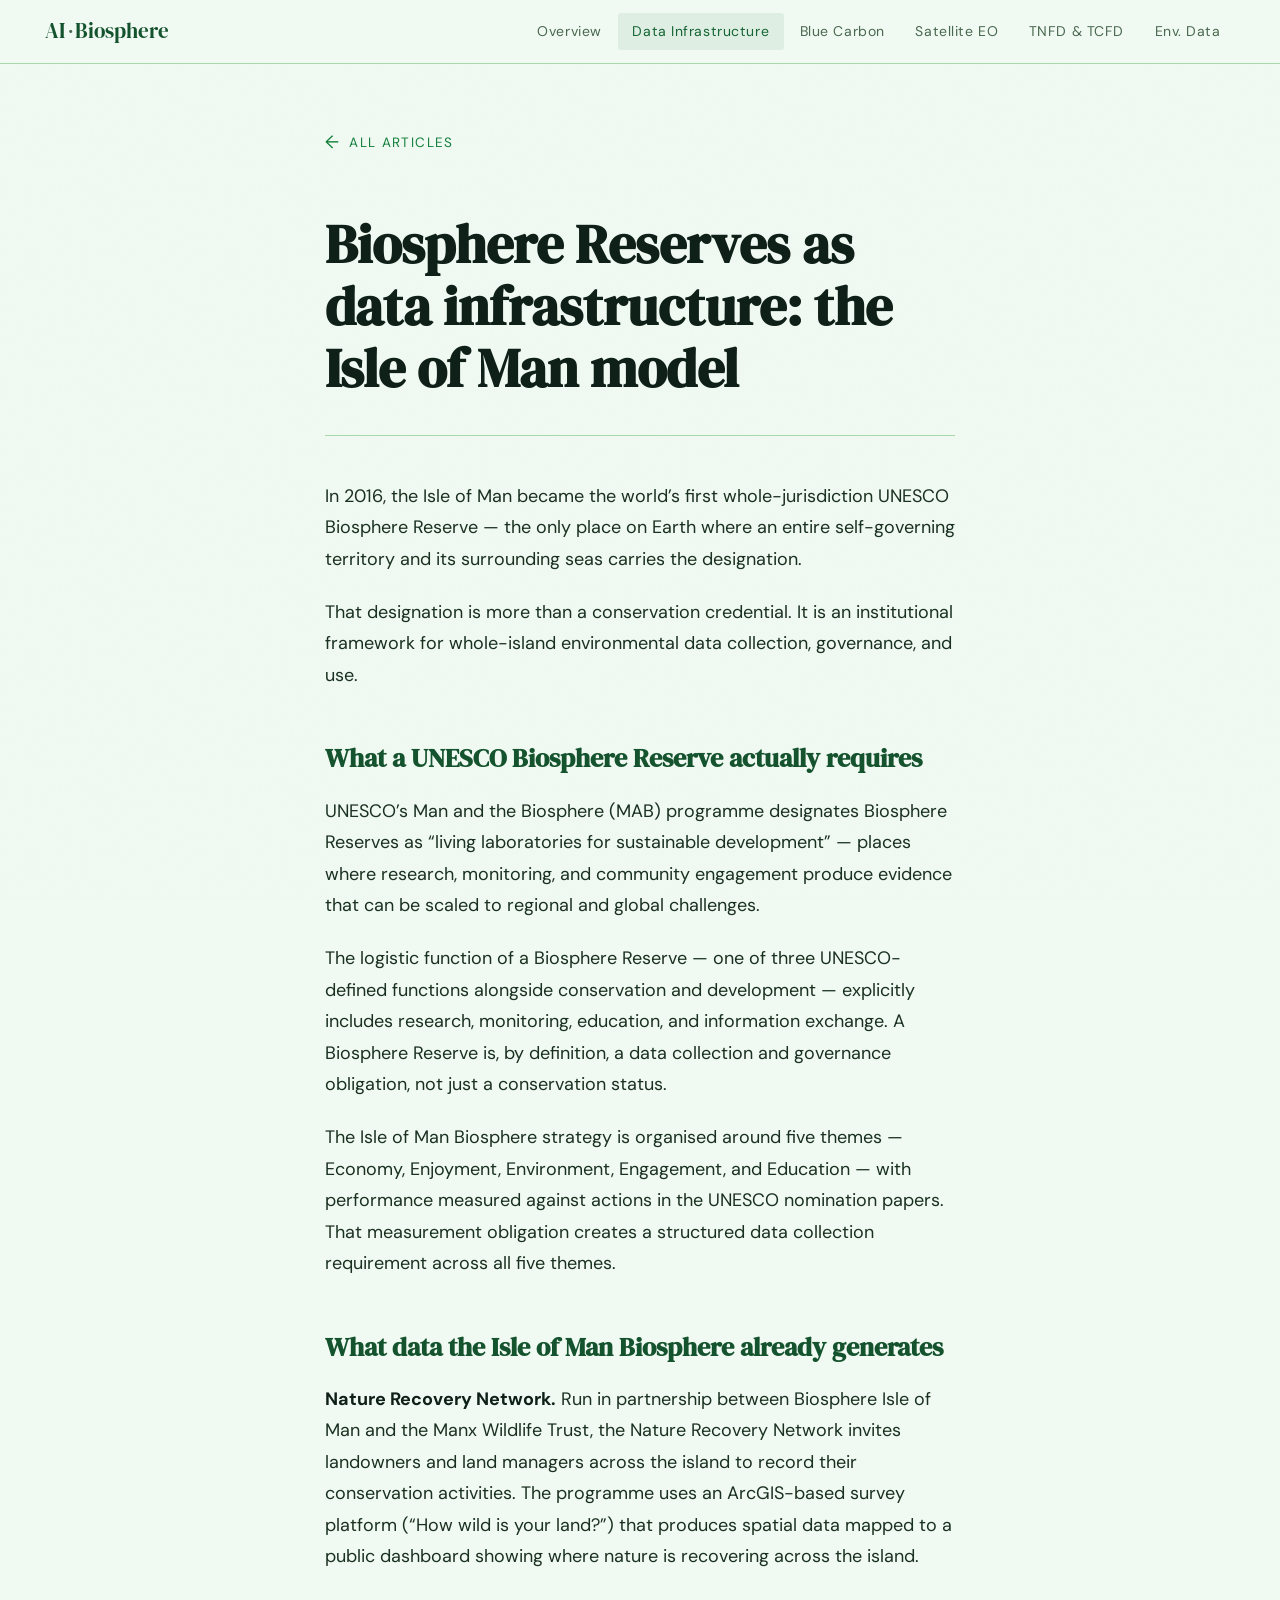
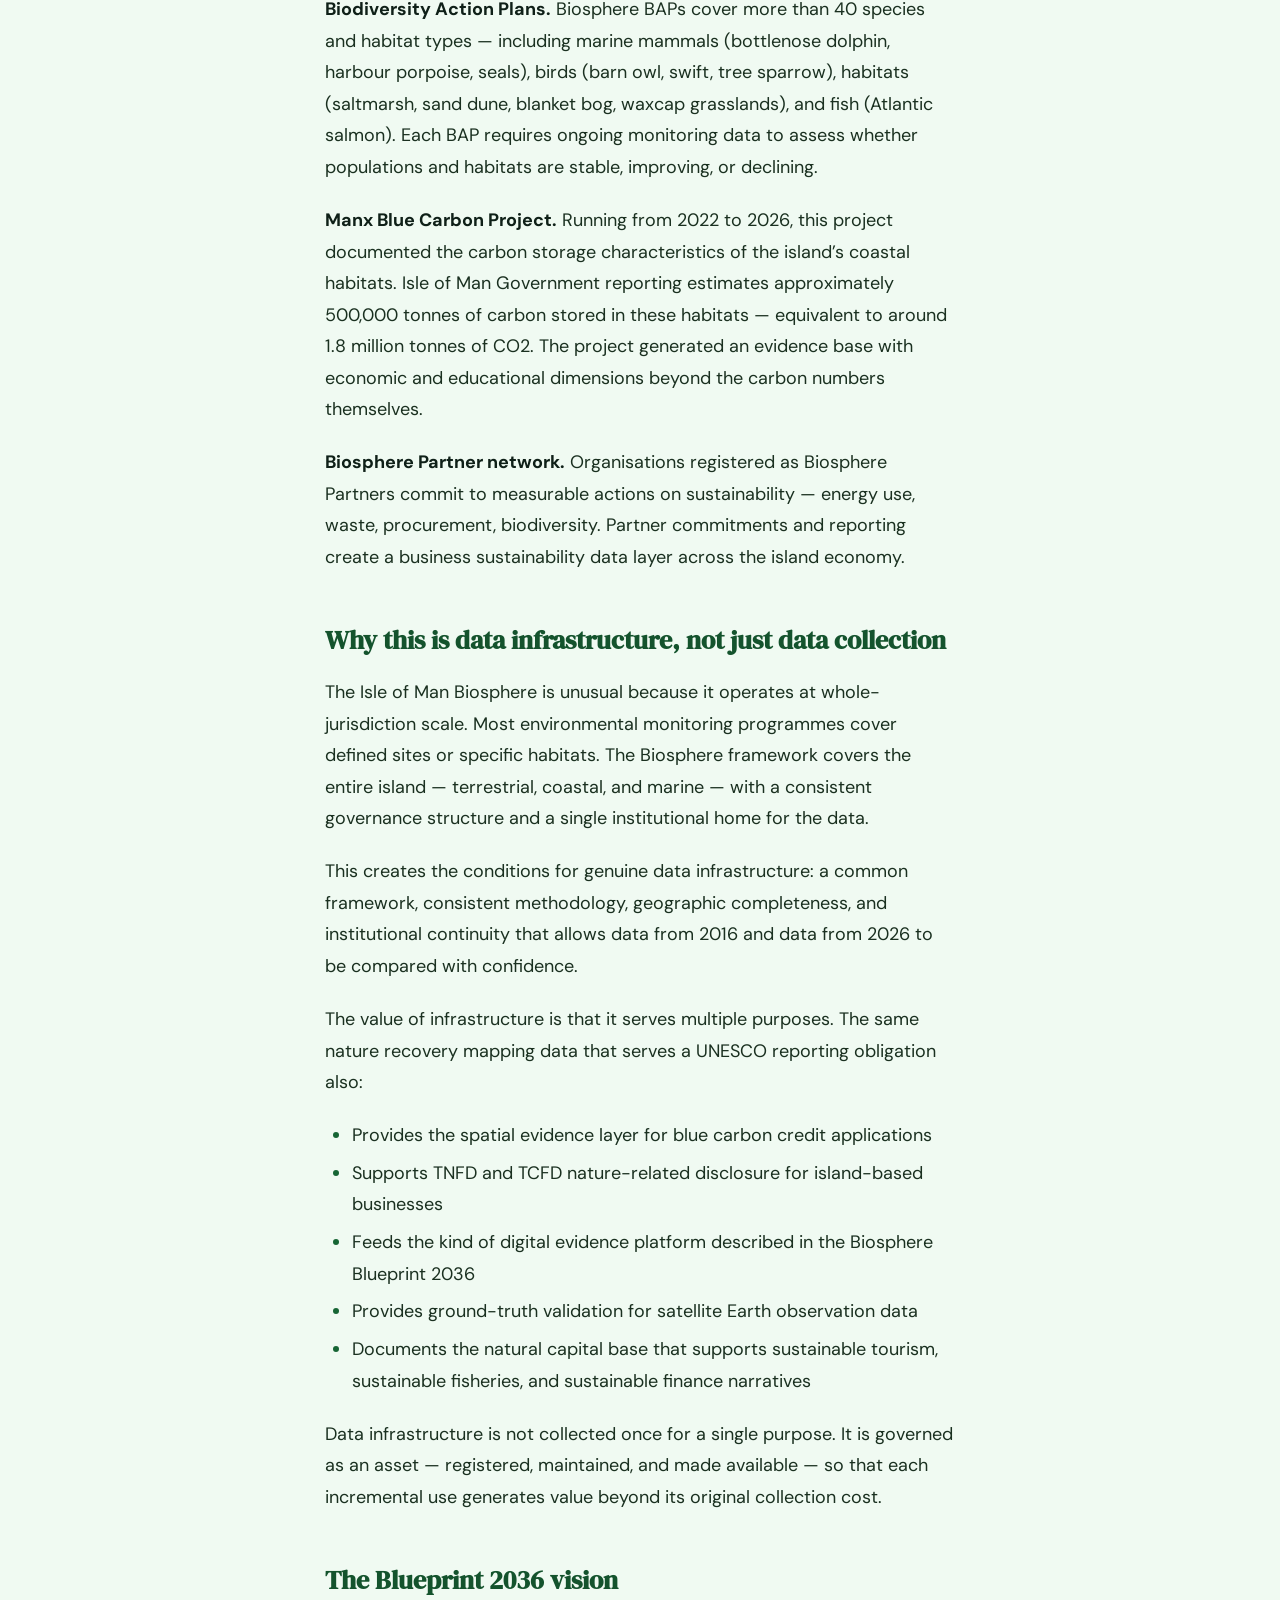
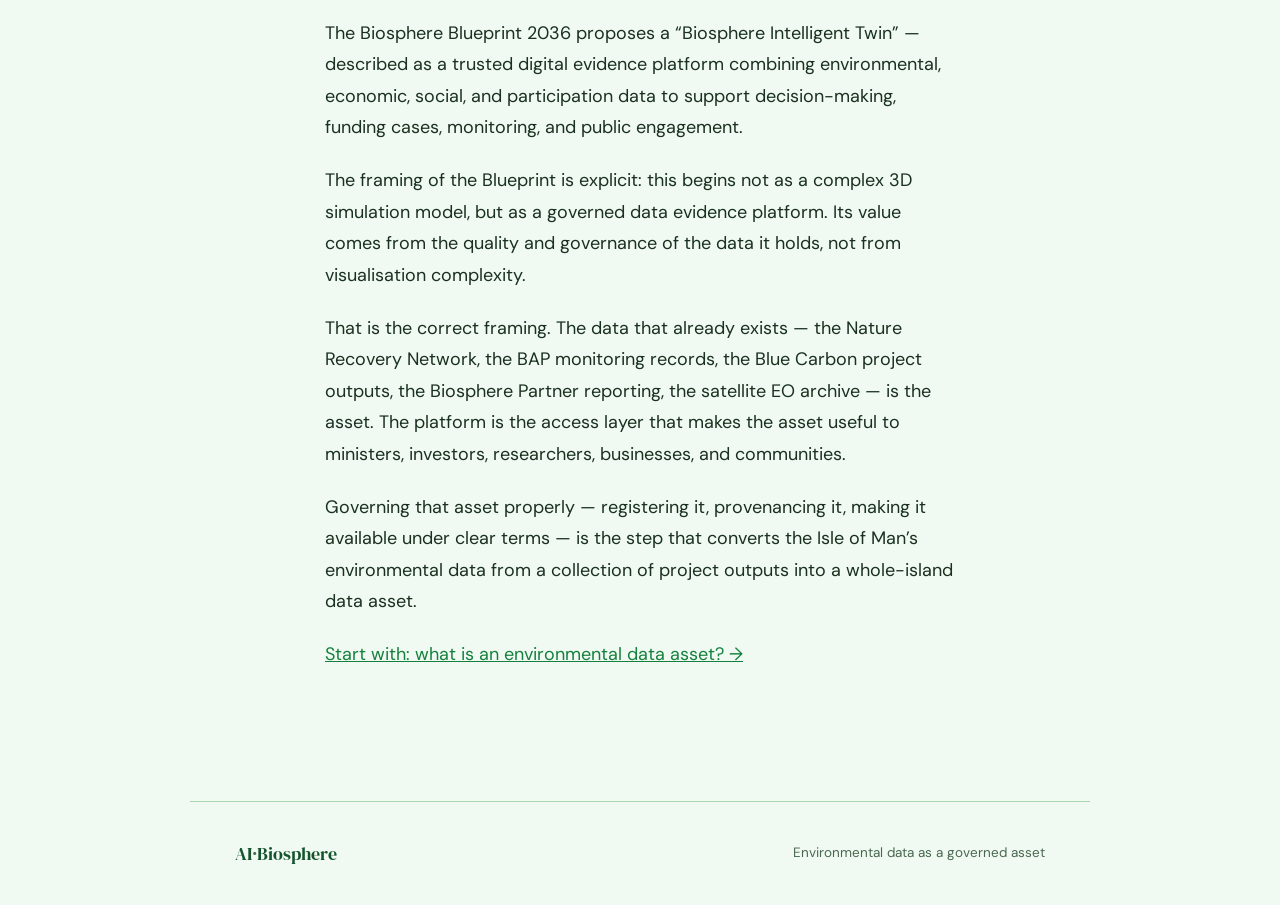
==== posts/biosphere-as-data-infrastructure.html @ d426689c "feat: add HTML site with light/dark mode and WCAG AA accessibility - Dark forest/bioluminescent defa" ====
<!DOCTYPE html>
<html lang="en">
<head>
<meta charset="UTF-8">
<meta name="viewport" content="width=device-width, initial-scale=1.0">
<meta name="color-scheme" content="dark light">
<title>Biosphere Reserves as data infrastructure: the Isle of Man model — AI Biosphere</title>
<meta name="description" content="The world's first whole-jurisdiction UNESCO Biosphere Reserve is also a natural platform for whole-island environmental data governance. Here is what that means in practice.">
<link rel="preconnect" href="https://fonts.googleapis.com">
<link rel="preconnect" href="https://fonts.gstatic.com" crossorigin>
<link href="https://fonts.googleapis.com/css2?family=DM+Serif+Display:ital@0;1&family=DM+Sans:wght@300;400;500&display=swap" rel="stylesheet">
<link rel="stylesheet" href="../style.css">
</head>
<body>
<a class="skip-link" href="#main-content">Skip to content</a>
<header class="site-header">
  <a href="../index.html" class="site-logo" aria-label="AI Biosphere home">AI<em>&middot;</em>Biosphere</a>
  <nav class="site-nav" aria-label="Site navigation"><a href="../index.html">Overview</a>
<a href="../posts/biosphere-as-data-infrastructure.html" class="active">Data Infrastructure</a>
<a href="../posts/blue-carbon-data.html" class="">Blue Carbon</a>
<a href="../posts/satellite-eo-as-data-asset.html" class="">Satellite EO</a>
<a href="../posts/tnfd-tcfd-data-requirements.html" class="">TNFD & TCFD</a>
<a href="../posts/what-is-an-environmental-data-asset.html" class="">Env. Data</a></nav>
</header>
<main id="main-content">
<div class="article-wrap">
  <a class="article-back" href="../index.html">All articles</a>
  <h1>Biosphere Reserves as data infrastructure: the Isle of Man model</h1>
  <p>In 2016, the Isle of Man became the world’s first whole-jurisdiction
UNESCO Biosphere Reserve — the only place on Earth where an entire
self-governing territory and its surrounding seas carries the
designation.</p>
<p>That designation is more than a conservation credential. It is an
institutional framework for whole-island environmental data collection,
governance, and use.</p>
<h2 id="what-a-unesco-biosphere-reserve-actually-requires">What a UNESCO
Biosphere Reserve actually requires</h2>
<p>UNESCO’s Man and the Biosphere (MAB) programme designates Biosphere
Reserves as “living laboratories for sustainable development” — places
where research, monitoring, and community engagement produce evidence
that can be scaled to regional and global challenges.</p>
<p>The logistic function of a Biosphere Reserve — one of three
UNESCO-defined functions alongside conservation and development —
explicitly includes research, monitoring, education, and information
exchange. A Biosphere Reserve is, by definition, a data collection and
governance obligation, not just a conservation status.</p>
<p>The Isle of Man Biosphere strategy is organised around five themes —
Economy, Enjoyment, Environment, Engagement, and Education — with
performance measured against actions in the UNESCO nomination papers.
That measurement obligation creates a structured data collection
requirement across all five themes.</p>
<h2 id="what-data-the-isle-of-man-biosphere-already-generates">What data
the Isle of Man Biosphere already generates</h2>
<p><strong>Nature Recovery Network.</strong> Run in partnership between
Biosphere Isle of Man and the Manx Wildlife Trust, the Nature Recovery
Network invites landowners and land managers across the island to record
their conservation activities. The programme uses an ArcGIS-based survey
platform (“How wild is your land?”) that produces spatial data mapped to
a public dashboard showing where nature is recovering across the
island.</p>
<p><strong>Biodiversity Action Plans.</strong> Biosphere BAPs cover more
than 40 species and habitat types — including marine mammals (bottlenose
dolphin, harbour porpoise, seals), birds (barn owl, swift, tree
sparrow), habitats (saltmarsh, sand dune, blanket bog, waxcap
grasslands), and fish (Atlantic salmon). Each BAP requires ongoing
monitoring data to assess whether populations and habitats are stable,
improving, or declining.</p>
<p><strong>Manx Blue Carbon Project.</strong> Running from 2022 to 2026,
this project documented the carbon storage characteristics of the
island’s coastal habitats. Isle of Man Government reporting estimates
approximately 500,000 tonnes of carbon stored in these habitats —
equivalent to around 1.8 million tonnes of CO2. The project generated an
evidence base with economic and educational dimensions beyond the carbon
numbers themselves.</p>
<p><strong>Biosphere Partner network.</strong> Organisations registered
as Biosphere Partners commit to measurable actions on sustainability —
energy use, waste, procurement, biodiversity. Partner commitments and
reporting create a business sustainability data layer across the island
economy.</p>
<h2 id="why-this-is-data-infrastructure-not-just-data-collection">Why
this is data infrastructure, not just data collection</h2>
<p>The Isle of Man Biosphere is unusual because it operates at
whole-jurisdiction scale. Most environmental monitoring programmes cover
defined sites or specific habitats. The Biosphere framework covers the
entire island — terrestrial, coastal, and marine — with a consistent
governance structure and a single institutional home for the data.</p>
<p>This creates the conditions for genuine data infrastructure: a common
framework, consistent methodology, geographic completeness, and
institutional continuity that allows data from 2016 and data from 2026
to be compared with confidence.</p>
<p>The value of infrastructure is that it serves multiple purposes. The
same nature recovery mapping data that serves a UNESCO reporting
obligation also:</p>
<ul>
<li>Provides the spatial evidence layer for blue carbon credit
applications</li>
<li>Supports TNFD and TCFD nature-related disclosure for island-based
businesses</li>
<li>Feeds the kind of digital evidence platform described in the
Biosphere Blueprint 2036</li>
<li>Provides ground-truth validation for satellite Earth observation
data</li>
<li>Documents the natural capital base that supports sustainable
tourism, sustainable fisheries, and sustainable finance narratives</li>
</ul>
<p>Data infrastructure is not collected once for a single purpose. It is
governed as an asset — registered, maintained, and made available — so
that each incremental use generates value beyond its original collection
cost.</p>
<h2 id="the-blueprint-2036-vision">The Blueprint 2036 vision</h2>
<p>The Biosphere Blueprint 2036 proposes a “Biosphere Intelligent Twin”
— described as a trusted digital evidence platform combining
environmental, economic, social, and participation data to support
decision-making, funding cases, monitoring, and public engagement.</p>
<p>The framing of the Blueprint is explicit: this begins not as a
complex 3D simulation model, but as a governed data evidence platform.
Its value comes from the quality and governance of the data it holds,
not from visualisation complexity.</p>
<p>That is the correct framing. The data that already exists — the
Nature Recovery Network, the BAP monitoring records, the Blue Carbon
project outputs, the Biosphere Partner reporting, the satellite EO
archive — is the asset. The platform is the access layer that makes the
asset useful to ministers, investors, researchers, businesses, and
communities.</p>
<p>Governing that asset properly — registering it, provenancing it,
making it available under clear terms — is the step that converts the
Isle of Man’s environmental data from a collection of project outputs
into a whole-island data asset.</p>
<p><a href="what-is-an-environmental-data-asset.md">Start with: what is
an environmental data asset? →</a></p>
</div></main>
<footer>
  <span class="footer-brand">AI<em>&middot;</em>Biosphere</span>
  <span>Environmental data as a governed asset</span>
</footer>
</body>
</html>
---- style.css ----
/* ── dark (default) ── */
:root {
  color-scheme: dark light;
  --bg: #060e09;
  --surface: #0a1a0f;
  --surface2: #0f2316;
  --border: #1a3020;
  --border2: #244530;
  --text: #c8dcc8;
  --muted: #6a8c6a;
  --green: #4ade80;
  --green2: #22c55e;
  --green3: #86efac;
  --heading: #e8f5e8;
  --accent: #4ade80;
  --header-bg: rgba(6,14,9,0.94);
  --stripe: rgba(74,222,128,0.04);
  --focus-ring: #4ade80;
  --pulse-shadow: 0 0 10px #4ade80, 0 0 20px rgba(74,222,128,0.4);
}

/* ── light mode overrides ── */
@media (prefers-color-scheme: light) {
  :root {
    --bg: #f0faf2;
    --surface: #ffffff;
    --surface2: #e8f5ea;
    --border: #c8e8cc;
    --border2: #a8d8ac;
    --text: #1a3020;
    --muted: #4a6850;
    --green: #166534;
    --green2: #15803d;
    --green3: #14532d;
    --heading: #0f2018;
    --accent: #166534;
    --header-bg: rgba(240,250,242,0.96);
    --stripe: rgba(22,101,52,0.04);
    --focus-ring: #166534;
    --pulse-shadow: 0 0 8px #166534, 0 0 16px rgba(22,101,52,0.3);
  }
  body::before { opacity: 0.04; }
}

*, *::before, *::after { box-sizing: border-box; margin: 0; padding: 0; }
html { font-size: 18px; scroll-behavior: smooth; }
body {
  background: var(--bg);
  color: var(--text);
  font-family: 'DM Sans', sans-serif;
  line-height: 1.75;
  -webkit-font-smoothing: antialiased;
}

/* ── noise texture overlay ── */
body::before {
  content: '';
  position: fixed; inset: 0; z-index: 0; pointer-events: none;
  opacity: 0.025;
  background-image: url("data:image/svg+xml,%3Csvg viewBox='0 0 256 256' xmlns='http://www.w3.org/2000/svg'%3E%3Cfilter id='noise'%3E%3CfeTurbulence type='fractalNoise' baseFrequency='0.9' numOctaves='4' stitchTiles='stitch'/%3E%3C/filter%3E%3Crect width='100%25' height='100%25' filter='url(%23noise)'/%3E%3C/svg%3E");
  background-repeat: repeat;
  background-size: 200px;
}
.site-header, main, footer { position: relative; z-index: 1; }

/* ── skip link ── */
.skip-link {
  position: absolute; top: -100%; left: 0;
  background: var(--green); color: var(--bg);
  padding: 0.5rem 1.25rem; font-size: 0.875rem; font-weight: 600;
  z-index: 9999; text-decoration: none; letter-spacing: 0.02em;
}
.skip-link:focus { top: 0; outline: none; }

/* ── focus visible ── */
*:focus-visible {
  outline: 2px solid var(--focus-ring);
  outline-offset: 3px;
  border-radius: 2px;
}
*:focus:not(:focus-visible) { outline: none; }

/* ── header ── */
.site-header {
  padding: 0 2.5rem;
  height: 64px;
  display: flex; align-items: center; justify-content: space-between;
  border-bottom: 1px solid var(--border2);
  position: sticky; top: 0; z-index: 100;
  background: var(--header-bg);
  backdrop-filter: blur(12px);
}
.site-logo {
  font-family: 'DM Serif Display', serif;
  font-size: 1.15rem; color: var(--green3); text-decoration: none;
  display: flex; align-items: baseline; gap: 0.15rem;
}
.site-logo em { color: var(--muted); font-style: normal; font-size: 0.85em; }

.site-nav { display: flex; gap: 0.1rem; }
.site-nav a {
  color: var(--muted); text-decoration: none;
  font-size: 0.78rem; letter-spacing: 0.04em;
  padding: 0.35rem 0.8rem; border-radius: 3px;
  transition: color 0.2s, background 0.2s;
  white-space: nowrap;
}
.site-nav a:hover, .site-nav a.active {
  color: var(--green);
  background: rgba(74,222,128,0.07);
}
@media (prefers-color-scheme: light) {
  .site-nav a:hover, .site-nav a.active {
    background: rgba(22,101,52,0.08);
  }
}

/* ── hero ── */
.hero {
  padding: 5rem 2.5rem 4rem;
  max-width: 900px; margin: 0 auto;
  border-bottom: 1px solid var(--border2);
}
.hero-eyebrow {
  display: inline-flex; align-items: center; gap: 0.6rem;
  font-size: 0.7rem; letter-spacing: 0.14em; text-transform: uppercase;
  color: var(--green); margin-bottom: 2rem;
}
.hero-eyebrow::before {
  content: '';
  display: block; width: 8px; height: 8px; border-radius: 50%;
  background: var(--green);
  box-shadow: var(--pulse-shadow);
  animation: pulse 2.5s ease-in-out infinite;
}
@keyframes pulse {
  0%, 100% { opacity: 1; transform: scale(1); }
  50% { opacity: 0.6; transform: scale(0.85); }
}
.hero h1 {
  font-family: 'DM Serif Display', serif;
  font-size: clamp(2.2rem, 5.5vw, 4.2rem);
  color: var(--heading); line-height: 1.1;
  margin-bottom: 1.5rem;
}
.hero h1 em { color: var(--green3); font-style: italic; }
.hero-sub { font-size: 1.05rem; color: var(--muted); max-width: 560px; }
.hero-stat {
  margin-top: 3rem;
  display: grid; grid-template-columns: repeat(3, 1fr); gap: 1px;
  background: var(--border2);
  border: 1px solid var(--border2); max-width: 540px;
}
.stat-block {
  background: var(--surface); padding: 1rem 1.25rem;
}
.stat-num {
  font-family: 'DM Serif Display', serif;
  font-size: 1.5rem; color: var(--green); line-height: 1;
  margin-bottom: 0.3rem;
}
.stat-label { font-size: 0.68rem; letter-spacing: 0.1em; text-transform: uppercase; color: var(--muted); }

/* ── article grid ── */
.article-grid { max-width: 900px; margin: 3rem auto; padding: 0 2.5rem; }
.grid-header {
  font-size: 0.68rem; letter-spacing: 0.16em; text-transform: uppercase;
  color: var(--green); margin-bottom: 1.5rem;
  padding-bottom: 0.75rem; border-bottom: 1px solid var(--border2);
}
.article-card {
  display: flex; gap: 1.5rem; align-items: flex-start;
  padding: 1.75rem 0; border-bottom: 1px solid var(--border);
  text-decoration: none; transition: padding 0.2s;
}
.article-card:hover { padding-left: 0.5rem; }
.card-icon {
  width: 40px; height: 40px; flex-shrink: 0;
  border: 1px solid var(--border2); border-radius: 6px;
  display: flex; align-items: center; justify-content: center;
  font-size: 1.1rem;
  background: var(--surface);
  transition: border-color 0.2s, background 0.2s;
}
.article-card:hover .card-icon { border-color: var(--green); background: rgba(74,222,128,0.06); }
@media (prefers-color-scheme: light) {
  .article-card:hover .card-icon { background: rgba(22,101,52,0.06); }
}
.card-body {}
.card-title {
  font-family: 'DM Serif Display', serif;
  font-size: 1.05rem; color: var(--heading); margin-bottom: 0.35rem;
  line-height: 1.3;
}
.card-desc { font-size: 0.83rem; color: var(--muted); }

/* ── article page ── */
.article-wrap {
  max-width: 720px; margin: 0 auto; padding: 3.5rem 2.5rem 6rem;
}
.article-back {
  display: inline-flex; align-items: center; gap: 0.5rem;
  font-size: 0.75rem; letter-spacing: 0.1em; text-transform: uppercase;
  color: var(--muted); text-decoration: none; margin-bottom: 3rem;
  transition: color 0.2s;
}
.article-back:hover { color: var(--green); }
.article-back::before { content: '←'; font-size: 1rem; }
.article-wrap h1 {
  font-family: 'DM Serif Display', serif;
  font-size: clamp(1.8rem, 4.5vw, 3rem);
  color: var(--heading); line-height: 1.15;
  margin-bottom: 2.5rem; padding-bottom: 2rem;
  border-bottom: 1px solid var(--border2);
}
.article-wrap h2 {
  font-family: 'DM Serif Display', serif;
  font-size: 1.45rem; color: var(--green3);
  margin: 2.5rem 0 0.75rem;
}
.article-wrap h3 {
  font-size: 0.8rem; letter-spacing: 0.12em; text-transform: uppercase;
  color: var(--green); margin: 2rem 0 0.6rem; font-weight: 600;
}
.article-wrap p { margin-bottom: 1.2rem; }
.article-wrap strong { color: var(--heading); }
.article-wrap a { color: var(--green2); }
.article-wrap a:hover { color: var(--green3); }
.article-wrap table {
  width: 100%; border-collapse: collapse; margin: 2rem 0;
  font-size: 0.875rem; border: 1px solid var(--border2);
}
.article-wrap th {
  text-align: left; padding: 0.6rem 1rem;
  background: var(--surface2); color: var(--green);
  font-size: 0.7rem; letter-spacing: 0.1em; text-transform: uppercase;
  border-bottom: 1px solid var(--border2);
}
.article-wrap td {
  padding: 0.7rem 1rem; border-bottom: 1px solid var(--border);
  vertical-align: top;
}
.article-wrap tr:nth-child(even) td { background: var(--stripe); }
.article-wrap tr:hover td { background: var(--surface); }
.article-wrap ul, .article-wrap ol { margin: 1rem 0 1.2rem 1.5rem; }
.article-wrap li { margin-bottom: 0.35rem; }
.article-wrap li::marker { color: var(--green); }

/* ── footer ── */
footer {
  border-top: 1px solid var(--border2);
  padding: 2rem 2.5rem;
  max-width: 900px; margin: 0 auto;
  display: flex; justify-content: space-between; align-items: center;
  font-size: 0.75rem; color: var(--muted);
}
.footer-brand {
  font-family: 'DM Serif Display', serif;
  color: var(--green3); font-size: 1rem;
}
.footer-brand em { color: var(--muted); font-style: normal; }

@media (max-width: 640px) {
  .site-header { padding: 0 1.25rem; }
  .hero, .article-grid, .article-wrap { padding-left: 1.25rem; padding-right: 1.25rem; }
  .hero-stat { grid-template-columns: 1fr 1fr; }
  .site-nav { display: none; }
}
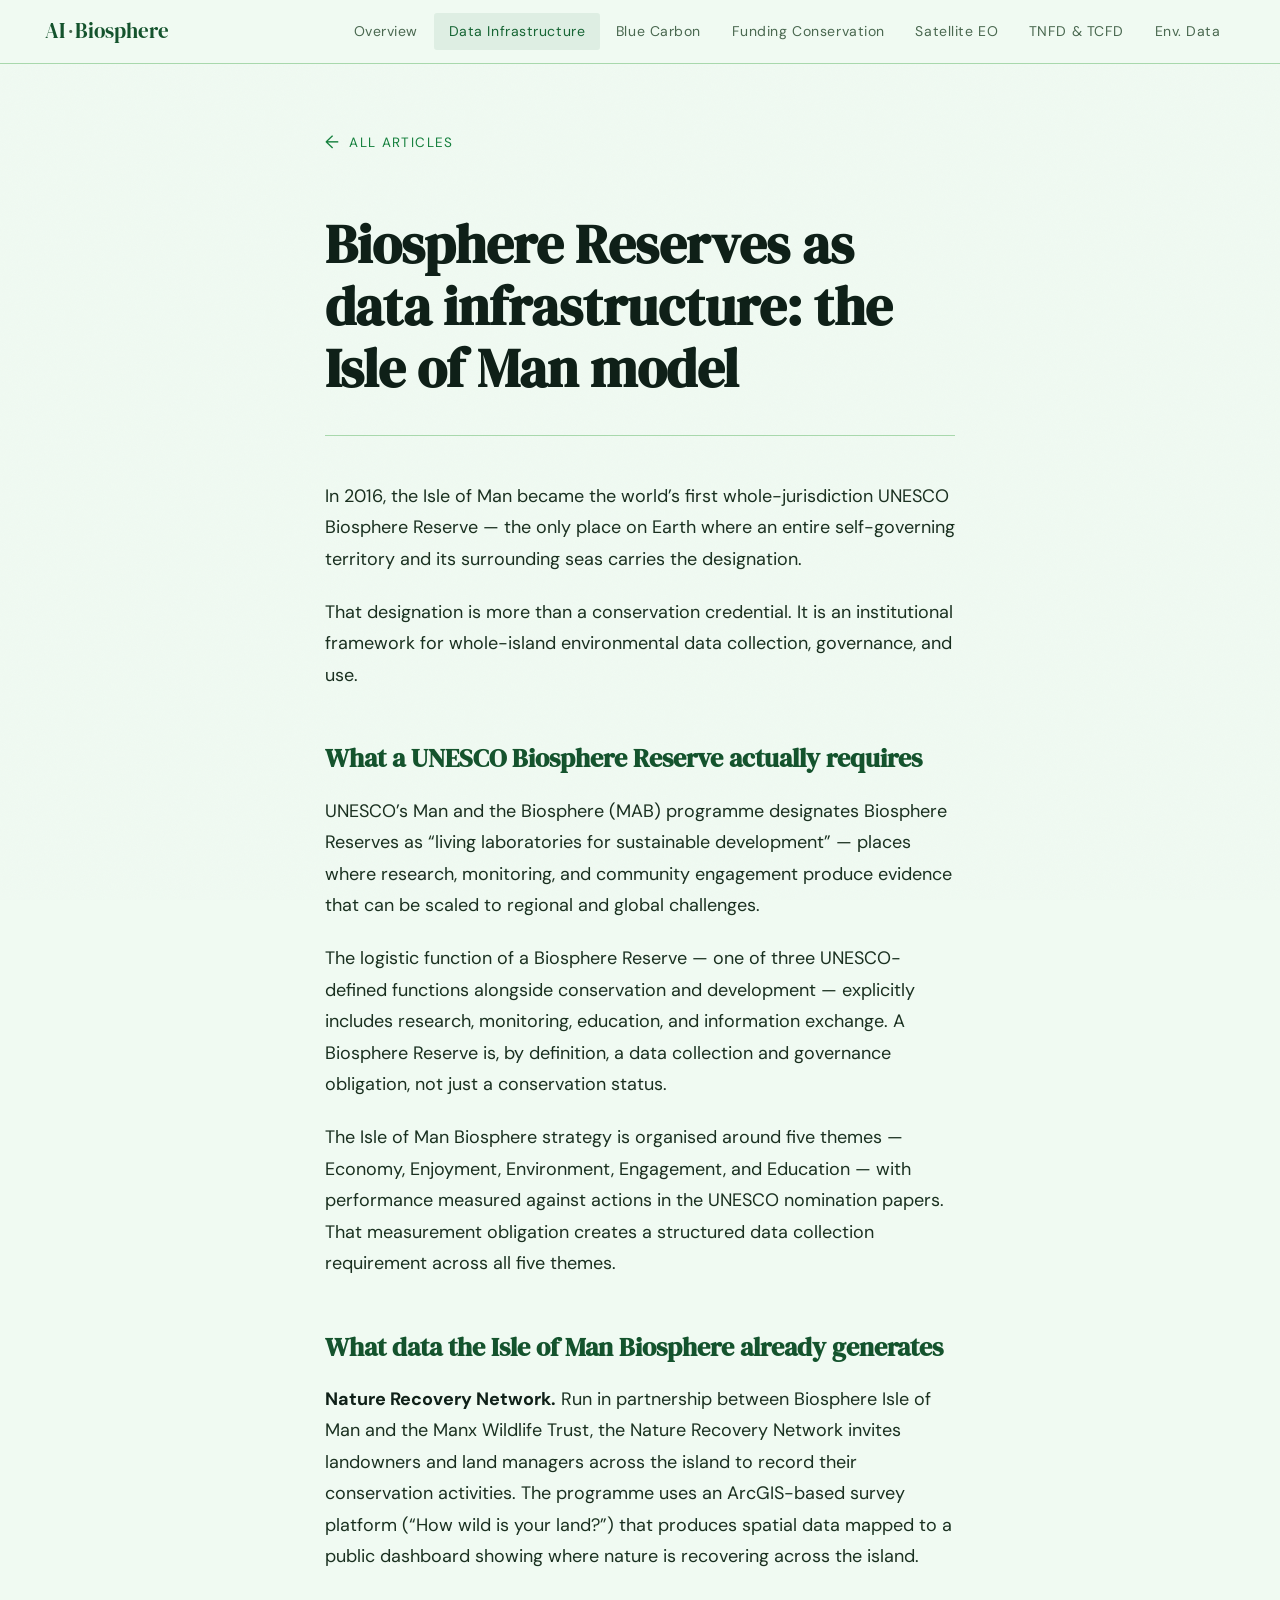
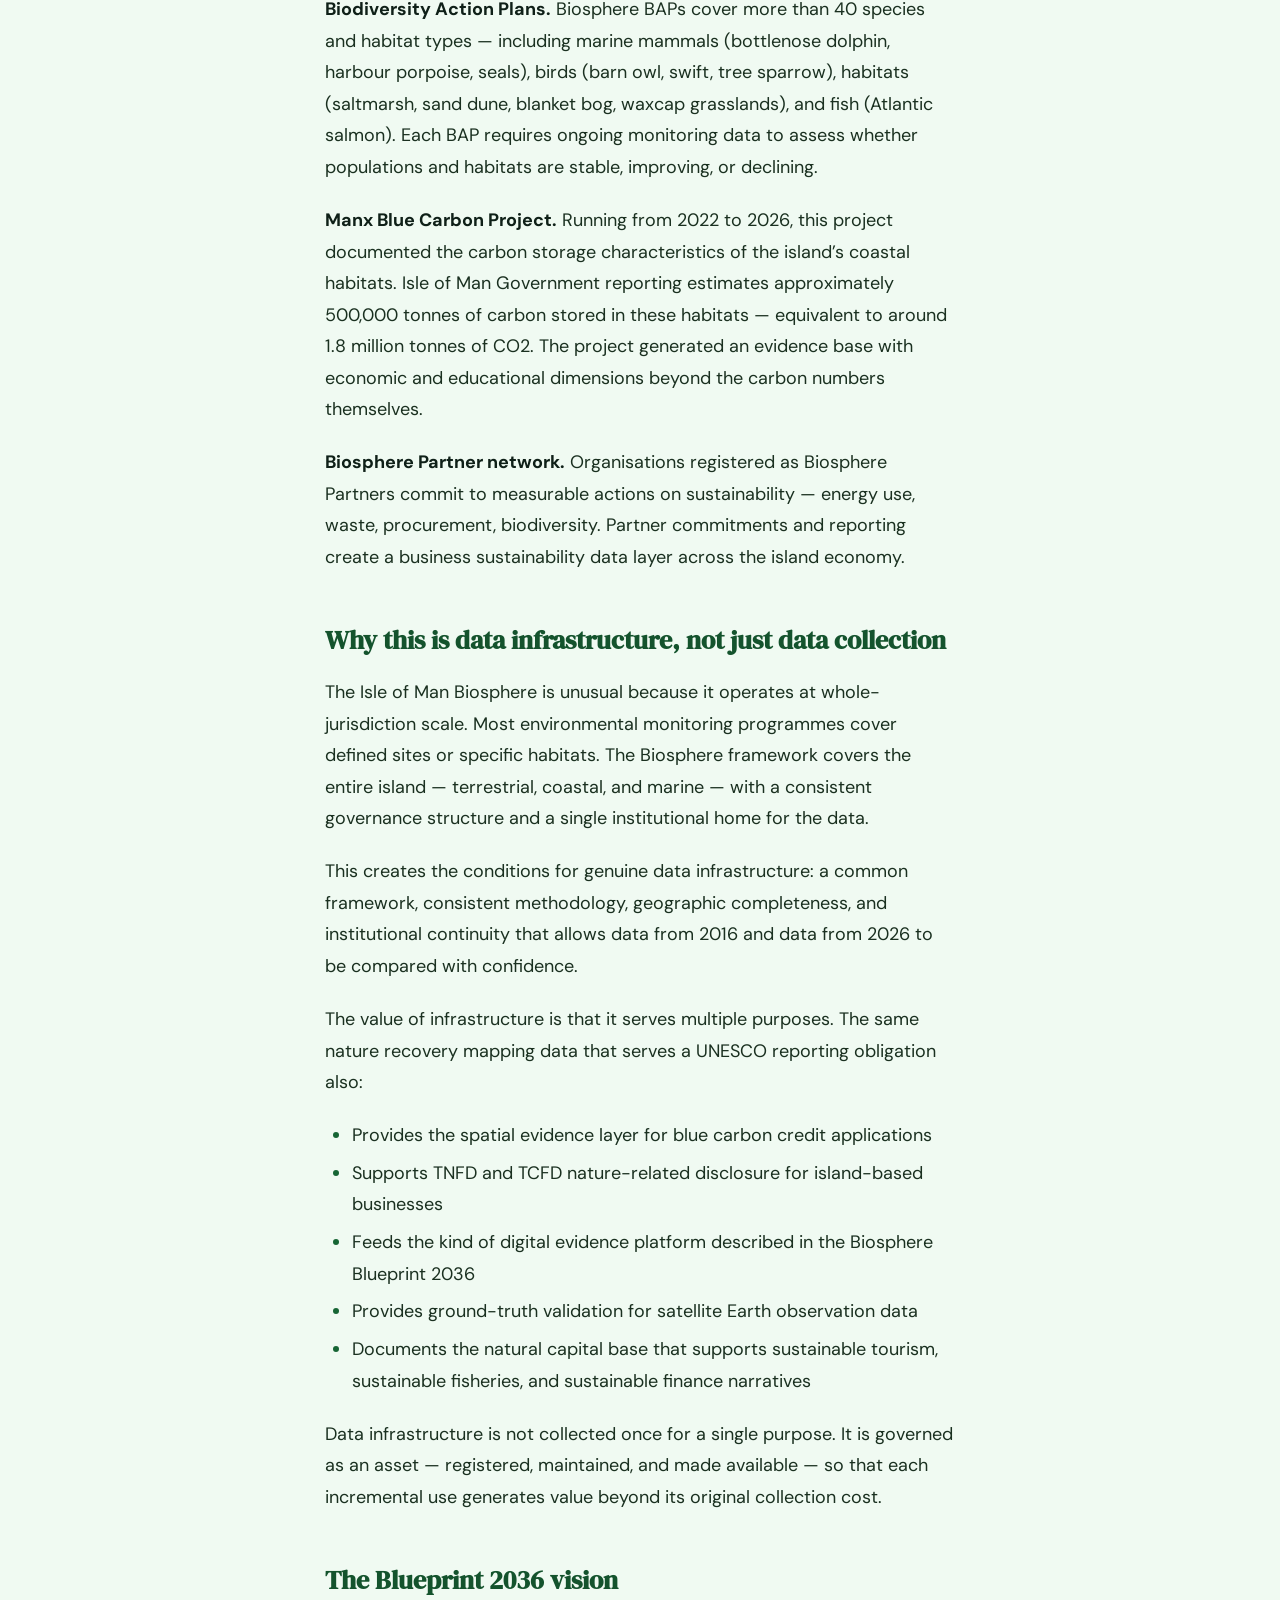
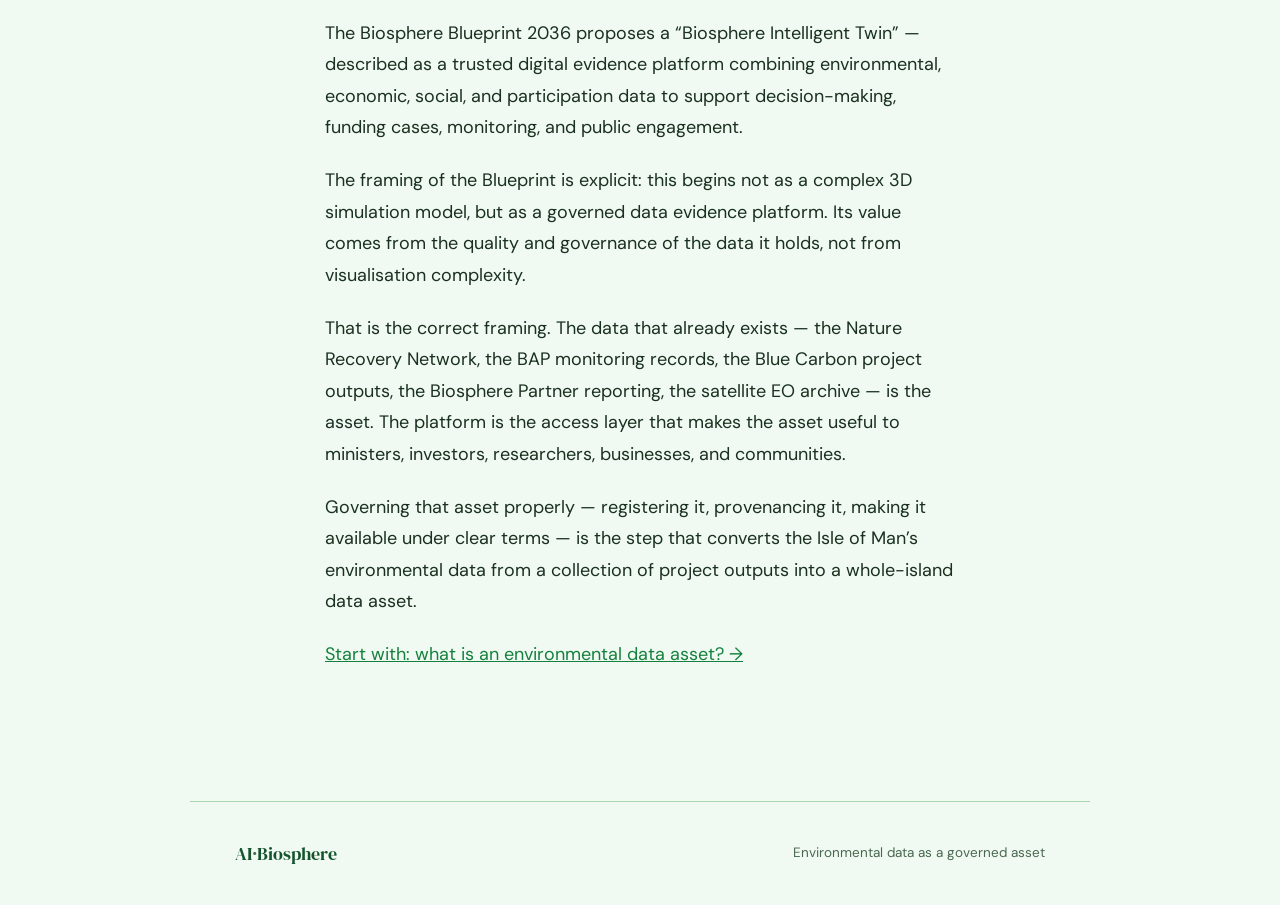
==== commit f15ee1cf: "content: add post on funding conservation through data monetisation Covers tiered access, verificati" ====
--- a/posts/biosphere-as-data-infrastructure.html
+++ b/posts/biosphere-as-data-infrastructure.html
@@ -18,6 +18,7 @@
   <nav class="site-nav" aria-label="Site navigation"><a href="../index.html">Overview</a>
 <a href="../posts/biosphere-as-data-infrastructure.html" class="active">Data Infrastructure</a>
 <a href="../posts/blue-carbon-data.html" class="">Blue Carbon</a>
+<a href="../posts/funding-conservation-through-data.html" class="">Funding Conservation</a>
 <a href="../posts/satellite-eo-as-data-asset.html" class="">Satellite EO</a>
 <a href="../posts/tnfd-tcfd-data-requirements.html" class="">TNFD & TCFD</a>
 <a href="../posts/what-is-an-environmental-data-asset.html" class="">Env. Data</a></nav>
